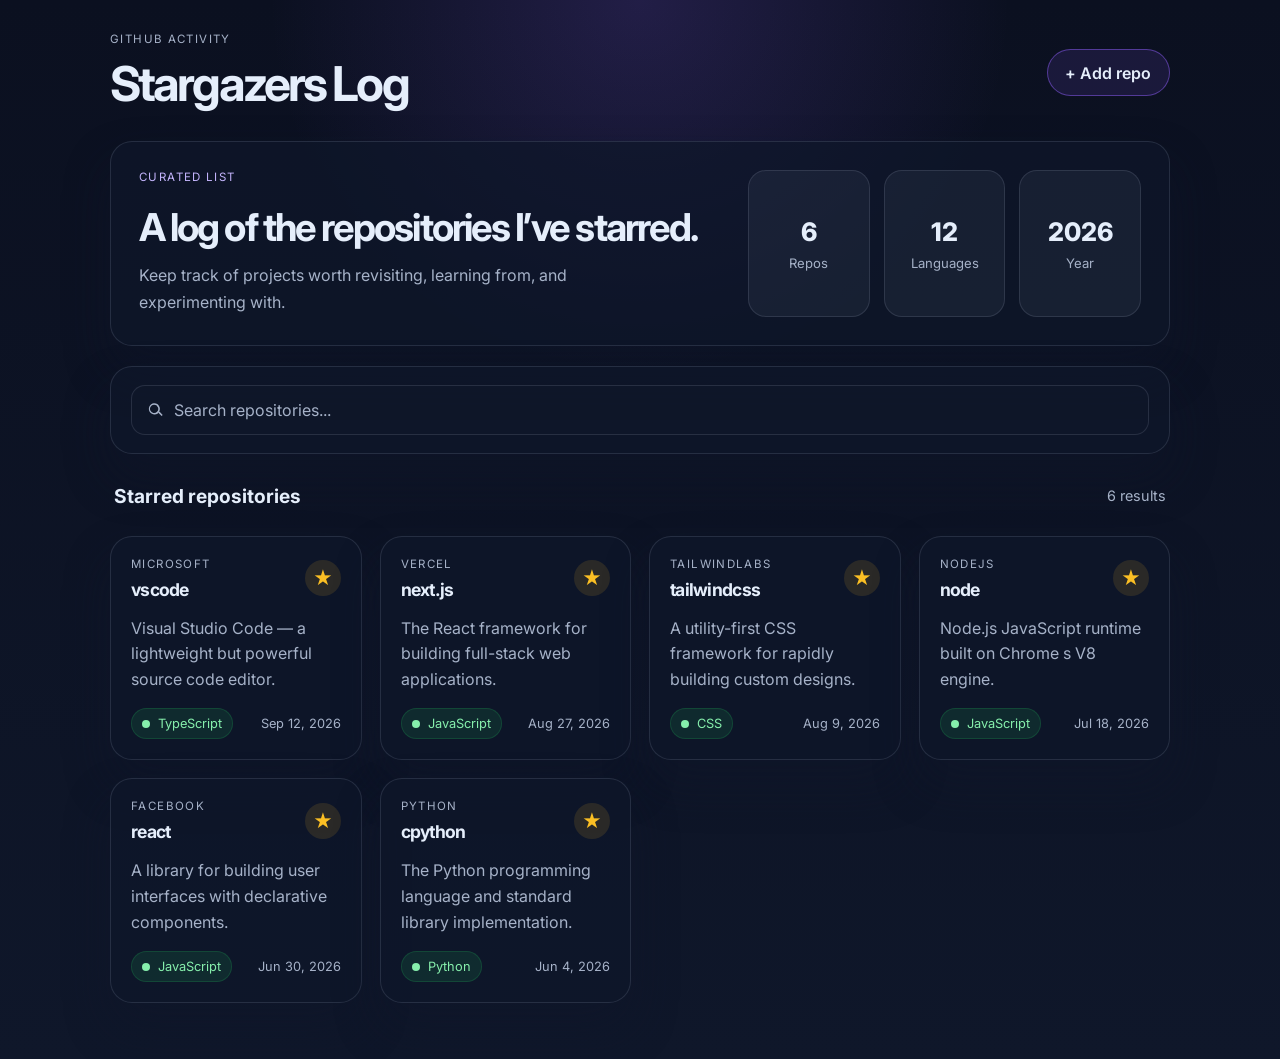
==== docs/index.html @ d4b4ac5e "Prepare the project for GitHub Pages by adding a docs/ deployment copy of the site." ====
<!DOCTYPE html>
<html lang="en">
  <head>
    <meta charset="UTF-8" />
    <meta name="viewport" content="width=device-width, initial-scale=1.0" />
    <title>Stargazers Log</title>
    <meta
      name="description"
      content="A simple log of repositories I've starred."
    />
    <link rel="preconnect" href="https://fonts.googleapis.com" />
    <link rel="preconnect" href="https://fonts.gstatic.com" crossorigin />
    <link
      href="https://fonts.googleapis.com/css2?family=Inter:wght@400;500;600;700;800&display=swap"
      rel="stylesheet"
    />
    <link rel="stylesheet" href="styles.css" />
  </head>
  <body>
    <div class="page-shell">
      <header class="topbar">
        <div>
          <p class="eyebrow">GitHub activity</p>
          <h1>Stargazers Log</h1>
        </div>
        <button class="primary-btn" type="button">+ Add repo</button>
      </header>

      <main class="content">
        <section class="hero card">
          <div class="hero-copy">
            <p class="tag">Curated list</p>
            <h2>A log of the repositories I’ve starred.</h2>
            <p>
              Keep track of projects worth revisiting, learning from, and
              experimenting with.
            </p>
          </div>
          <div class="stats" aria-label="Starred repositories summary">
            <div class="stat-box">
              <span class="stat-value" id="repo-count">0</span>
              <span class="stat-label">Repos</span>
            </div>
            <div class="stat-box">
              <span class="stat-value">12</span>
              <span class="stat-label">Languages</span>
            </div>
            <div class="stat-box">
              <span class="stat-value">2026</span>
              <span class="stat-label">Year</span>
            </div>
          </div>
        </section>

        <section class="toolbar card">
          <label class="search-wrap" for="repo-search">
            <span class="sr-only">Search repositories</span>
            <svg viewBox="0 0 24 24" aria-hidden="true">
              <path
                d="M10.5 3a7.5 7.5 0 015.94 12.56l4.39 4.39 1.41-1.41-4.39-4.39A7.5 7.5 0 1110.5 3zm0 2a5.5 5.5 0 104.2 9.4 5.5 5.5 0 00-4.2-9.4z"
              />
            </svg>
            <input
              id="repo-search"
              type="search"
              placeholder="Search repositories..."
              aria-label="Search repositories"
            />
          </label>
        </section>

        <section class="list-header">
          <h3>Starred repositories</h3>
          <span id="results-label">0 results</span>
        </section>

        <section id="repo-list" class="repo-list" aria-live="polite"></section>
      </main>
    </div>

    <template id="repo-card-template">
      <article class="repo-card card">
        <div class="repo-topline">
          <div>
            <p class="repo-owner"></p>
            <h4 class="repo-name"></h4>
          </div>
          <span class="star-badge">★</span>
        </div>

        <p class="repo-description"></p>

        <div class="repo-meta">
          <span class="language-pill">
            <span class="language-dot"></span>
            <span class="language-name"></span>
          </span>
          <span class="repo-date"></span>
        </div>
      </article>
    </template>

    <script src="script.js"></script>
  </body>
</html>
---- docs/styles.css ----
:root {
  --bg: #0b1020;
  --bg-soft: #121a2d;
  --card: rgba(17, 24, 39, 0.9);
  --card-border: rgba(148, 163, 184, 0.18);
  --text: #e5eefb;
  --muted: #a6b2c8;
  --highlight: #8b5cf6;
  --highlight-soft: rgba(139, 92, 246, 0.12);
  --accent: #22c55e;
  --shadow: 0 24px 45px rgba(15, 23, 42, 0.45);
}

* {
  box-sizing: border-box;
}

html {
  scroll-behavior: smooth;
}

body {
  margin: 0;
  font-family: "Inter", sans-serif;
  background:
    radial-gradient(circle at top, rgba(139, 92, 246, 0.18), transparent 30%),
    linear-gradient(180deg, #0b1020 0%, #0f172a 100%);
  color: var(--text);
}

button,
input {
  font: inherit;
}

.page-shell {
  max-width: 1100px;
  margin: 0 auto;
  padding: 32px 20px 56px;
}

.topbar,
.list-header,
.repo-topline,
.repo-meta {
  display: flex;
  align-items: center;
  justify-content: space-between;
}

.topbar {
  margin-bottom: 28px;
}

.eyebrow,
.tag,
.repo-owner {
  text-transform: uppercase;
  letter-spacing: 0.12em;
  color: var(--muted);
  font-size: 0.72rem;
  margin: 0 0 8px;
}

h1,
h2,
h3,
h4,
p {
  margin: 0;
}

h1 {
  font-size: clamp(2rem, 4vw, 3rem);
  letter-spacing: -0.06em;
}

.primary-btn {
  border: 1px solid rgba(139, 92, 246, 0.5);
  background: var(--highlight-soft);
  color: var(--text);
  border-radius: 999px;
  padding: 0.8rem 1.1rem;
  font-weight: 600;
  cursor: pointer;
  transition: transform 0.2s ease, border-color 0.2s ease;
}

.primary-btn:hover {
  transform: translateY(-1px);
  border-color: rgba(139, 92, 246, 0.9);
}

.content {
  display: grid;
  gap: 20px;
}

.card {
  background: rgba(15, 23, 42, 0.72);
  border: 1px solid var(--card-border);
  border-radius: 22px;
  box-shadow: var(--shadow);
}

.hero {
  display: grid;
  grid-template-columns: 1.5fr 1fr;
  gap: 20px;
  padding: 28px;
}

.hero-copy {
  display: grid;
  gap: 14px;
}

.tag {
  color: #c4b5fd;
}

.hero-copy h2 {
  font-size: clamp(1.9rem, 3vw, 3rem);
  line-height: 1.1;
  letter-spacing: -0.05em;
}

.hero-copy p:last-child {
  color: var(--muted);
  max-width: 52ch;
  line-height: 1.7;
}

.stats {
  display: grid;
  grid-template-columns: repeat(3, minmax(0, 1fr));
  gap: 14px;
  align-self: stretch;
}

.stat-box {
  background: rgba(148, 163, 184, 0.08);
  border: 1px solid var(--card-border);
  border-radius: 18px;
  padding: 18px 14px;
  display: flex;
  flex-direction: column;
  justify-content: center;
  align-items: center;
  gap: 8px;
}

.stat-value {
  font-size: clamp(1.3rem, 2vw, 2rem);
  font-weight: 800;
}

.stat-label {
  color: var(--muted);
  font-size: 0.82rem;
}

.toolbar {
  padding: 18px 20px;
}

.search-wrap {
  display: flex;
  align-items: center;
  gap: 10px;
  background: rgba(15, 23, 42, 0.8);
  border: 1px solid var(--card-border);
  border-radius: 14px;
  padding: 0 14px;
}

.search-wrap svg {
  width: 18px;
  height: 18px;
  fill: var(--muted);
}

.search-wrap input {
  flex: 1;
  background: transparent;
  border: 0;
  color: var(--text);
  padding: 14px 0;
  outline: none;
}

.search-wrap input::placeholder {
  color: var(--muted);
}

.list-header {
  padding: 0 4px;
  margin-top: 10px;
}

.list-header h3 {
  font-size: 1.2rem;
}

#results-label {
  color: var(--muted);
  font-size: 0.9rem;
}

.repo-list {
  display: grid;
  grid-template-columns: repeat(auto-fit, minmax(240px, 1fr));
  gap: 18px;
  margin-top: 8px;
}

.repo-card {
  padding: 20px;
  display: grid;
  gap: 16px;
}

.repo-name {
  font-size: 1.1rem;
  letter-spacing: -0.04em;
}

.star-badge {
  display: inline-flex;
  align-items: center;
  justify-content: center;
  width: 36px;
  height: 36px;
  border-radius: 50%;
  background: rgba(251, 191, 36, 0.12);
  color: #fbbf24;
  font-size: 1.2rem;
}

.repo-description {
  color: var(--muted);
  line-height: 1.6;
  min-height: 52px;
}

.repo-meta {
  gap: 12px;
  flex-wrap: wrap;
}

.language-pill {
  display: inline-flex;
  align-items: center;
  gap: 8px;
  background: rgba(34, 197, 94, 0.12);
  color: #86efac;
  border: 1px solid rgba(34, 197, 94, 0.18);
  border-radius: 999px;
  padding: 7px 10px;
  font-size: 0.8rem;
}

.language-dot {
  width: 8px;
  height: 8px;
  border-radius: 50%;
  background: currentColor;
}

.repo-date {
  color: var(--muted);
  font-size: 0.8rem;
}

.sr-only {
  position: absolute;
  width: 1px;
  height: 1px;
  padding: 0;
  margin: -1px;
  overflow: hidden;
  clip: rect(0, 0, 0, 0);
  white-space: nowrap;
  border: 0;
}

@media (max-width: 760px) {
  .hero {
    grid-template-columns: 1fr;
  }

  .topbar,
  .list-header {
    align-items: flex-start;
    flex-direction: column;
    gap: 14px;
  }
}
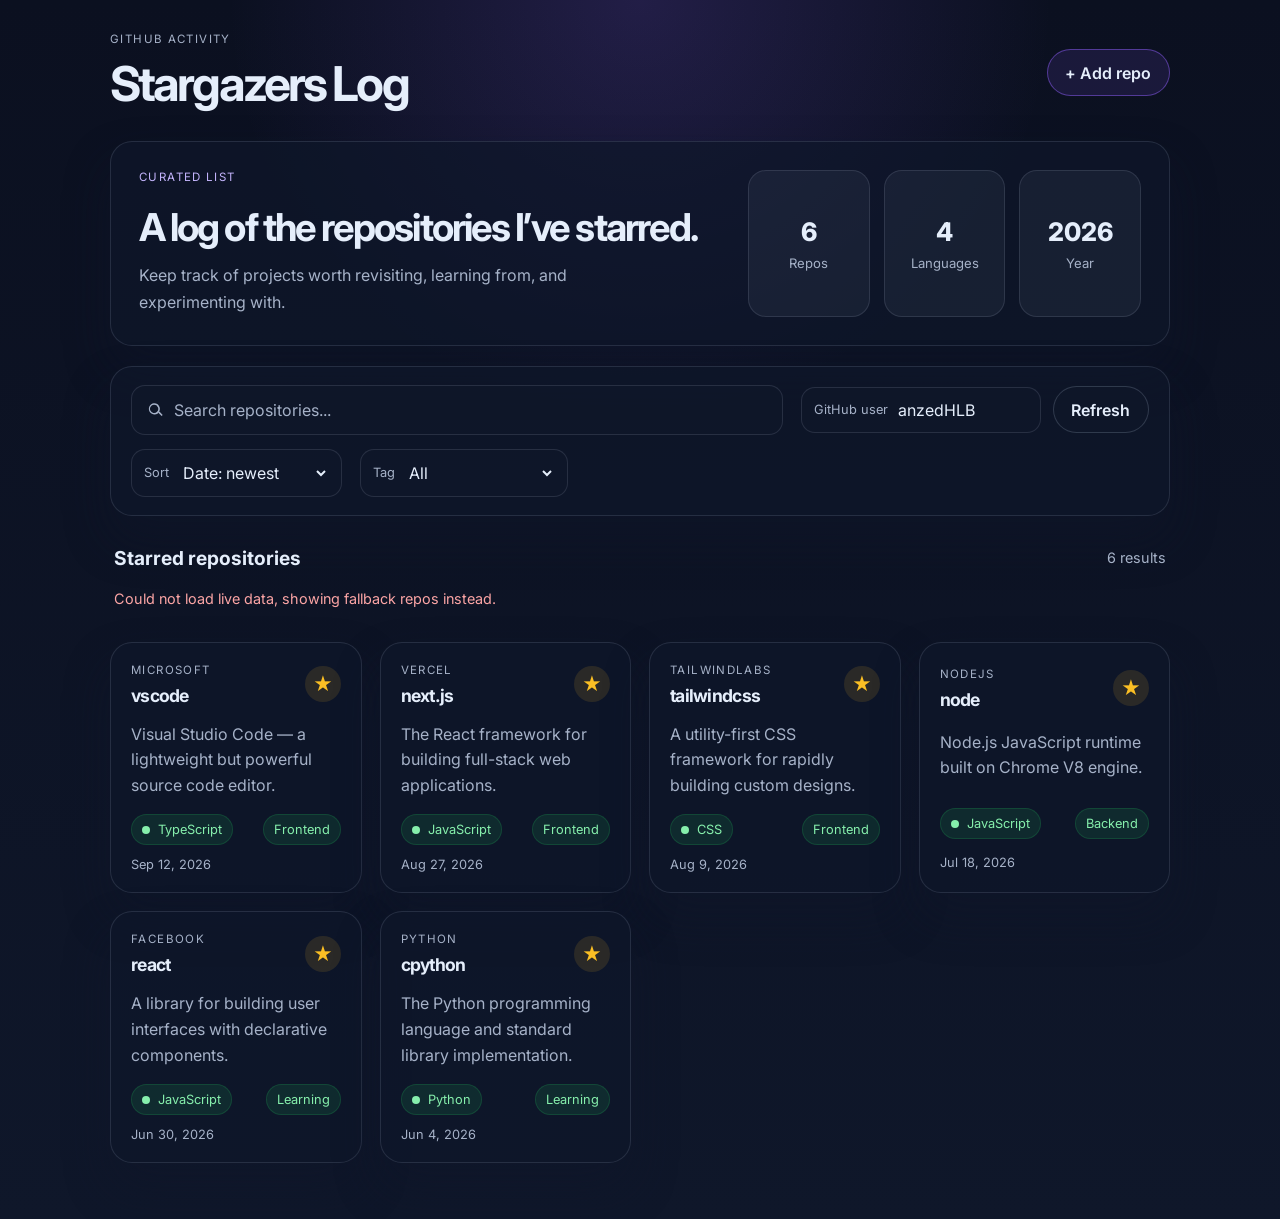
==== commit 7faae06b: "Add sorting and tag filtering to the starred repositories dashboard. This improves organization and " ====
--- a/docs/index.html
+++ b/docs/index.html
@@ -23,7 +23,7 @@
           <p class="eyebrow">GitHub activity</p>
           <h1>Stargazers Log</h1>
         </div>
-        <button class="primary-btn" type="button">+ Add repo</button>
+        <button class="primary-btn" id="open-add-modal" type="button">+ Add repo</button>
       </header>
 
       <main class="content">
@@ -42,31 +42,66 @@
               <span class="stat-label">Repos</span>
             </div>
             <div class="stat-box">
-              <span class="stat-value">12</span>
+              <span class="stat-value" id="language-count">0</span>
               <span class="stat-label">Languages</span>
             </div>
             <div class="stat-box">
-              <span class="stat-value">2026</span>
+              <span class="stat-value" id="year-label">2026</span>
               <span class="stat-label">Year</span>
             </div>
           </div>
         </section>
 
         <section class="toolbar card">
-          <label class="search-wrap" for="repo-search">
-            <span class="sr-only">Search repositories</span>
-            <svg viewBox="0 0 24 24" aria-hidden="true">
-              <path
-                d="M10.5 3a7.5 7.5 0 015.94 12.56l4.39 4.39 1.41-1.41-4.39-4.39A7.5 7.5 0 1110.5 3zm0 2a5.5 5.5 0 104.2 9.4 5.5 5.5 0 00-4.2-9.4z"
+          <div class="toolbar-row">
+            <label class="search-wrap" for="repo-search">
+              <span class="sr-only">Search repositories</span>
+              <svg viewBox="0 0 24 24" aria-hidden="true">
+                <path
+                  d="M10.5 3a7.5 7.5 0 015.94 12.56l4.39 4.39 1.41-1.41-4.39-4.39A7.5 7.5 0 1110.5 3zm0 2a5.5 5.5 0 104.2 9.4 5.5 5.5 0 00-4.2-9.4z"
+                />
+              </svg>
+              <input
+                id="repo-search"
+                type="search"
+                placeholder="Search repositories..."
+                aria-label="Search repositories"
               />
-            </svg>
-            <input
-              id="repo-search"
-              type="search"
-              placeholder="Search repositories..."
-              aria-label="Search repositories"
-            />
-          </label>
+            </label>
+
+            <div class="toolbar-actions">
+              <label class="username-field" for="github-username">
+                <span>GitHub user</span>
+                <input id="github-username" type="text" value="anzedHLB" />
+              </label>
+              <button class="secondary-btn" id="refresh-repos" type="button">Refresh</button>
+            </div>
+          </div>
+
+          <div class="toolbar-row secondary-row">
+            <div class="sort-group" aria-label="Sorting options">
+              <span class="sort-label">Sort</span>
+              <select id="sort-select">
+                <option value="date-desc">Date: newest</option>
+                <option value="date-asc">Date: oldest</option>
+                <option value="name-asc">Name: A-Z</option>
+                <option value="name-desc">Name: Z-A</option>
+                <option value="language-asc">Language: A-Z</option>
+              </select>
+            </div>
+
+            <div class="tag-group" aria-label="Filter by tag">
+              <span class="sort-label">Tag</span>
+              <select id="tag-filter">
+                <option value="all">All</option>
+                <option value="frontend">Frontend</option>
+                <option value="backend">Backend</option>
+                <option value="learning">Learning</option>
+                <option value="tools">Tools</option>
+                <option value="database">Database</option>
+              </select>
+            </div>
+          </div>
         </section>
 
         <section class="list-header">
@@ -74,8 +109,60 @@
           <span id="results-label">0 results</span>
         </section>
 
+        <div id="status-message" class="status-message" aria-live="polite"></div>
+
         <section id="repo-list" class="repo-list" aria-live="polite"></section>
       </main>
+    </div>
+
+    <div class="modal hidden" id="add-repo-modal" aria-hidden="true">
+      <div class="modal-backdrop" data-close="true"></div>
+      <div class="modal-card" role="dialog" aria-modal="true" aria-labelledby="modal-title">
+        <div class="modal-header">
+          <h3 id="modal-title">Add repository</h3>
+          <button class="close-btn" id="close-add-modal" type="button" aria-label="Close">×</button>
+        </div>
+
+        <form id="repo-form">
+          <div class="form-grid">
+            <label>
+              <span>Owner</span>
+              <input type="text" name="owner" placeholder="microsoft" required />
+            </label>
+            <label>
+              <span>Repository</span>
+              <input type="text" name="name" placeholder="vscode" required />
+            </label>
+            <label class="full-width">
+              <span>Description</span>
+              <textarea name="description" rows="3" placeholder="Short description..."></textarea>
+            </label>
+            <label>
+              <span>Language</span>
+              <input type="text" name="language" placeholder="TypeScript" />
+            </label>
+            <label>
+              <span>Date</span>
+              <input type="date" name="date" />
+            </label>
+            <label class="full-width">
+              <span>Category</span>
+              <select name="tag">
+                <option value="frontend">Frontend</option>
+                <option value="backend">Backend</option>
+                <option value="learning">Learning</option>
+                <option value="tools">Tools</option>
+                <option value="database">Database</option>
+              </select>
+            </label>
+          </div>
+
+          <div class="modal-actions">
+            <button class="secondary-btn" type="button" id="cancel-add-repo">Cancel</button>
+            <button class="primary-btn" type="submit">Save repo</button>
+          </div>
+        </form>
+      </div>
     </div>
 
     <template id="repo-card-template">
@@ -95,6 +182,7 @@
             <span class="language-dot"></span>
             <span class="language-name"></span>
           </span>
+          <span class="repo-tag"></span>
           <span class="repo-date"></span>
         </div>
       </article>
--- a/docs/styles.css
+++ b/docs/styles.css
@@ -8,6 +8,7 @@
   --highlight: #8b5cf6;
   --highlight-soft: rgba(139, 92, 246, 0.12);
   --accent: #22c55e;
+  --warning: #fbbf24;
   --shadow: 0 24px 45px rgba(15, 23, 42, 0.45);
 }
 
@@ -29,8 +30,14 @@
 }
 
 button,
-input {
+input,
+textarea,
+select {
   font: inherit;
+}
+
+button {
+  cursor: pointer;
 }
 
 .page-shell {
@@ -42,7 +49,9 @@
 .topbar,
 .list-header,
 .repo-topline,
-.repo-meta {
+.repo-meta,
+.toolbar-row,
+.modal-actions {
   display: flex;
   align-items: center;
   justify-content: space-between;
@@ -75,20 +84,29 @@
   letter-spacing: -0.06em;
 }
 
+.primary-btn,
+.secondary-btn {
+  border-radius: 999px;
+  padding: 0.8rem 1.1rem;
+  font-weight: 600;
+  transition: transform 0.2s ease, border-color 0.2s ease;
+}
+
 .primary-btn {
   border: 1px solid rgba(139, 92, 246, 0.5);
   background: var(--highlight-soft);
   color: var(--text);
-  border-radius: 999px;
-  padding: 0.8rem 1.1rem;
-  font-weight: 600;
-  cursor: pointer;
-  transition: transform 0.2s ease, border-color 0.2s ease;
-}
-
-.primary-btn:hover {
+}
+
+.secondary-btn {
+  border: 1px solid rgba(148, 163, 184, 0.25);
+  background: rgba(15, 23, 42, 0.8);
+  color: var(--text);
+}
+
+.primary-btn:hover,
+.secondary-btn:hover {
   transform: translateY(-1px);
-  border-color: rgba(139, 92, 246, 0.9);
 }
 
 .content {
@@ -162,6 +180,17 @@
 
 .toolbar {
   padding: 18px 20px;
+  display: grid;
+  gap: 14px;
+}
+
+.toolbar-row {
+  gap: 18px;
+  flex-wrap: wrap;
+}
+
+.secondary-row {
+  justify-content: flex-start;
 }
 
 .search-wrap {
@@ -172,6 +201,8 @@
   border: 1px solid var(--card-border);
   border-radius: 14px;
   padding: 0 14px;
+  flex: 1;
+  min-width: 240px;
 }
 
 .search-wrap svg {
@@ -180,7 +211,13 @@
   fill: var(--muted);
 }
 
-.search-wrap input {
+.search-wrap input,
+.username-field input,
+.form-grid input,
+.form-grid textarea,
+.form-grid select,
+.sort-group select,
+.tag-group select {
   flex: 1;
   background: transparent;
   border: 0;
@@ -189,8 +226,59 @@
   outline: none;
 }
 
-.search-wrap input::placeholder {
-  color: var(--muted);
+.search-wrap input::placeholder,
+.username-field input::placeholder,
+.form-grid input::placeholder,
+.form-grid textarea::placeholder {
+  color: var(--muted);
+}
+
+.toolbar-actions {
+  display: flex;
+  align-items: center;
+  gap: 12px;
+  flex-wrap: wrap;
+}
+
+.username-field {
+  display: flex;
+  align-items: center;
+  gap: 10px;
+  background: rgba(15, 23, 42, 0.8);
+  border: 1px solid var(--card-border);
+  border-radius: 14px;
+  padding: 0 12px;
+}
+
+.username-field span,
+.sort-label {
+  color: var(--muted);
+  font-size: 0.8rem;
+}
+
+.username-field input {
+  width: 130px;
+  padding: 12px 0;
+}
+
+.sort-group,
+.tag-group {
+  display: inline-flex;
+  align-items: center;
+  gap: 10px;
+  background: rgba(15, 23, 42, 0.8);
+  border: 1px solid var(--card-border);
+  border-radius: 14px;
+  padding: 0 12px;
+}
+
+.sort-group select,
+.tag-group select {
+  min-width: 150px;
+  padding: 12px 0;
+  border: 0;
+  background: transparent;
+  color: var(--text);
 }
 
 .list-header {
@@ -205,6 +293,13 @@
 #results-label {
   color: var(--muted);
   font-size: 0.9rem;
+}
+
+.status-message {
+  min-height: 24px;
+  color: var(--muted);
+  font-size: 0.9rem;
+  padding: 0 4px;
 }
 
 .repo-list {
@@ -248,7 +343,8 @@
   flex-wrap: wrap;
 }
 
-.language-pill {
+.language-pill,
+.repo-tag {
   display: inline-flex;
   align-items: center;
   gap: 8px;
@@ -258,6 +354,7 @@
   border-radius: 999px;
   padding: 7px 10px;
   font-size: 0.8rem;
+  text-transform: capitalize;
 }
 
 .language-dot {
@@ -270,6 +367,83 @@
 .repo-date {
   color: var(--muted);
   font-size: 0.8rem;
+}
+
+.modal {
+  position: fixed;
+  inset: 0;
+  display: grid;
+  place-items: center;
+  z-index: 1000;
+}
+
+.modal.hidden {
+  display: none;
+}
+
+.modal-backdrop {
+  position: absolute;
+  inset: 0;
+  background: rgba(2, 6, 23, 0.7);
+}
+
+.modal-card {
+  position: relative;
+  width: min(540px, calc(100vw - 32px));
+  background: #0f172a;
+  border: 1px solid var(--card-border);
+  border-radius: 22px;
+  padding: 24px;
+  box-shadow: var(--shadow);
+}
+
+.modal-header {
+  display: flex;
+  align-items: center;
+  justify-content: space-between;
+  margin-bottom: 18px;
+}
+
+.close-btn {
+  width: 36px;
+  height: 36px;
+  border-radius: 50%;
+  border: 1px solid var(--card-border);
+  background: transparent;
+  color: var(--text);
+  font-size: 1.5rem;
+}
+
+.form-grid {
+  display: grid;
+  grid-template-columns: repeat(2, minmax(0, 1fr));
+  gap: 14px;
+}
+
+.form-grid label {
+  display: grid;
+  gap: 8px;
+  color: var(--muted);
+  font-size: 0.82rem;
+}
+
+.form-grid input,
+.form-grid textarea,
+.form-grid select {
+  background: rgba(15, 23, 42, 0.8);
+  border: 1px solid var(--card-border);
+  border-radius: 12px;
+  padding: 12px 14px;
+  color: var(--text);
+}
+
+.full-width {
+  grid-column: 1 / -1;
+}
+
+.modal-actions {
+  margin-top: 24px;
+  gap: 12px;
 }
 
 .sr-only {
@@ -290,9 +464,16 @@
   }
 
   .topbar,
-  .list-header {
+  .list-header,
+  .toolbar-row,
+  .toolbar-actions,
+  .modal-actions {
     align-items: flex-start;
     flex-direction: column;
     gap: 14px;
   }
-}
+
+  .form-grid {
+    grid-template-columns: 1fr;
+  }
+}
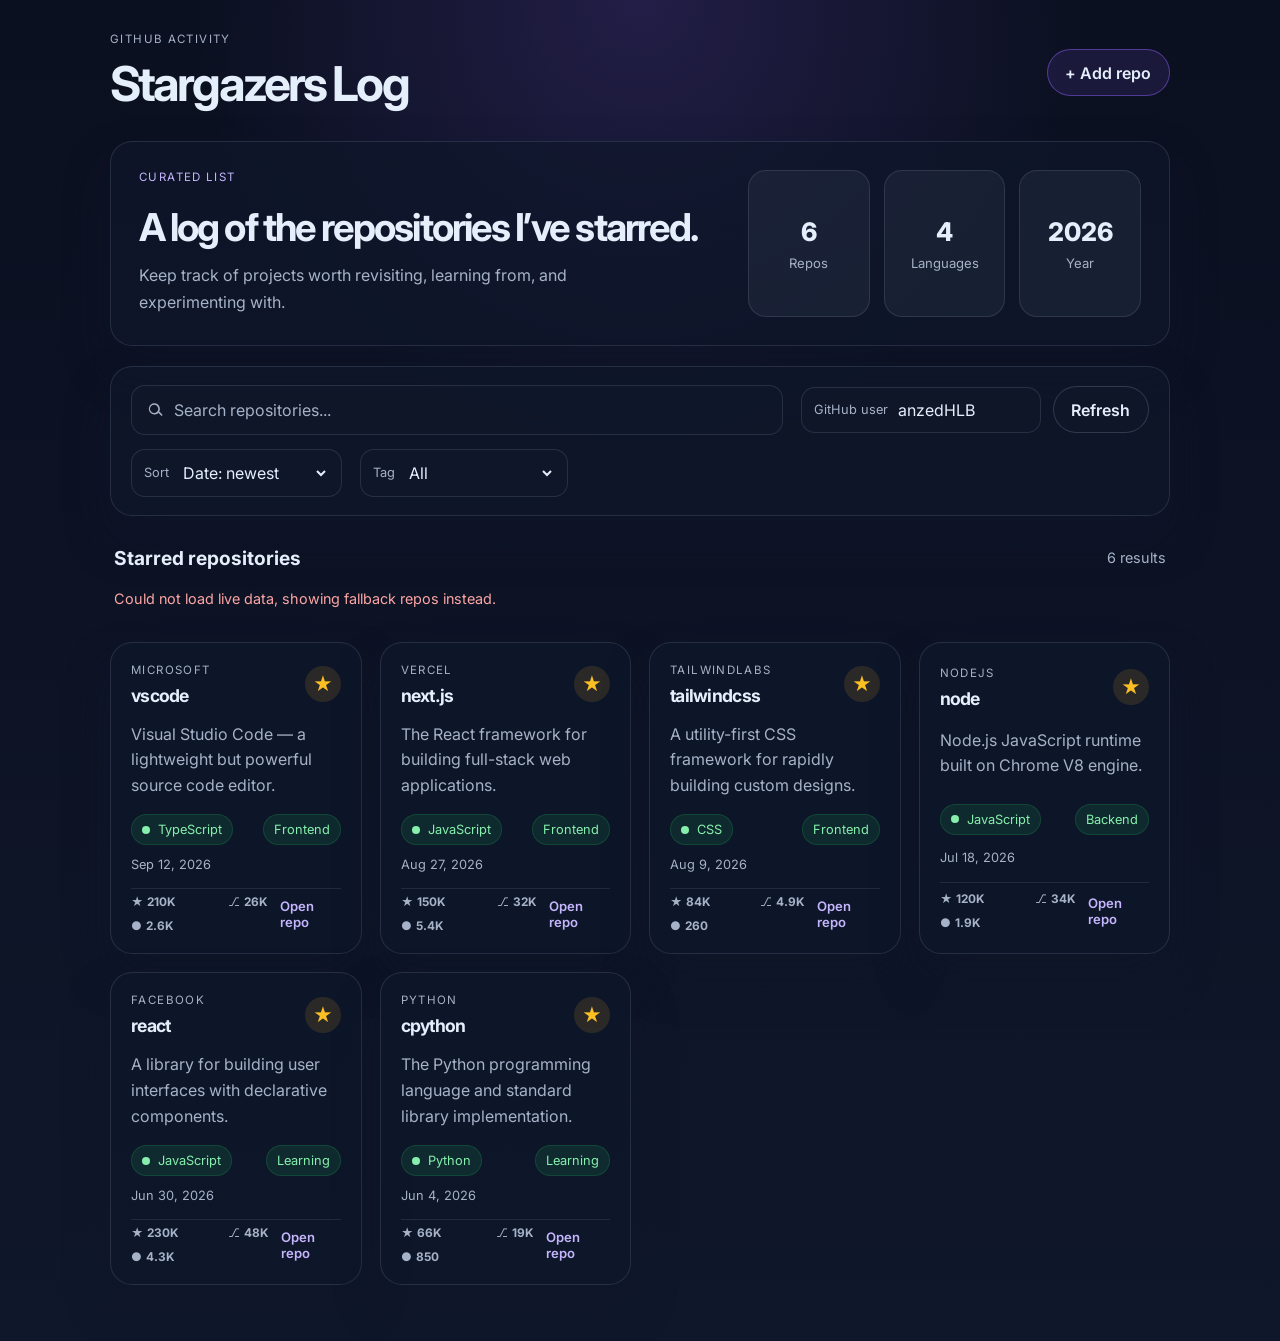
==== commit 6e24d7a7: "Add GitHub repo metadata and Open repo links to each starred repository card for a more complete das" ====
--- a/docs/index.html
+++ b/docs/index.html
@@ -185,6 +185,15 @@
           <span class="repo-tag"></span>
           <span class="repo-date"></span>
         </div>
+
+        <div class="repo-footer">
+          <div class="repo-stats">
+            <span class="repo-stat">★ <strong class="repo-stars">0</strong></span>
+            <span class="repo-stat">⎇ <strong class="repo-forks">0</strong></span>
+            <span class="repo-stat">● <strong class="repo-issues">0</strong></span>
+          </div>
+          <a class="repo-link" href="#" target="_blank" rel="noreferrer">Open repo</a>
+        </div>
       </article>
     </template>
 
--- a/docs/styles.css
+++ b/docs/styles.css
@@ -51,7 +51,9 @@
 .repo-topline,
 .repo-meta,
 .toolbar-row,
-.modal-actions {
+.modal-actions,
+.repo-footer,
+.repo-stats {
   display: flex;
   align-items: center;
   justify-content: space-between;
@@ -369,6 +371,32 @@
   font-size: 0.8rem;
 }
 
+.repo-footer {
+  gap: 12px;
+  padding-top: 6px;
+  border-top: 1px solid rgba(148, 163, 184, 0.15);
+}
+
+.repo-stats {
+  gap: 10px;
+  flex-wrap: wrap;
+  color: var(--muted);
+  font-size: 0.74rem;
+}
+
+.repo-stat {
+  display: inline-flex;
+  align-items: center;
+  gap: 4px;
+}
+
+.repo-link {
+  text-decoration: none;
+  color: #c4b5fd;
+  font-weight: 600;
+  font-size: 0.82rem;
+}
+
 .modal {
   position: fixed;
   inset: 0;
@@ -467,7 +495,8 @@
   .list-header,
   .toolbar-row,
   .toolbar-actions,
-  .modal-actions {
+  .modal-actions,
+  .repo-footer {
     align-items: flex-start;
     flex-direction: column;
     gap: 14px;
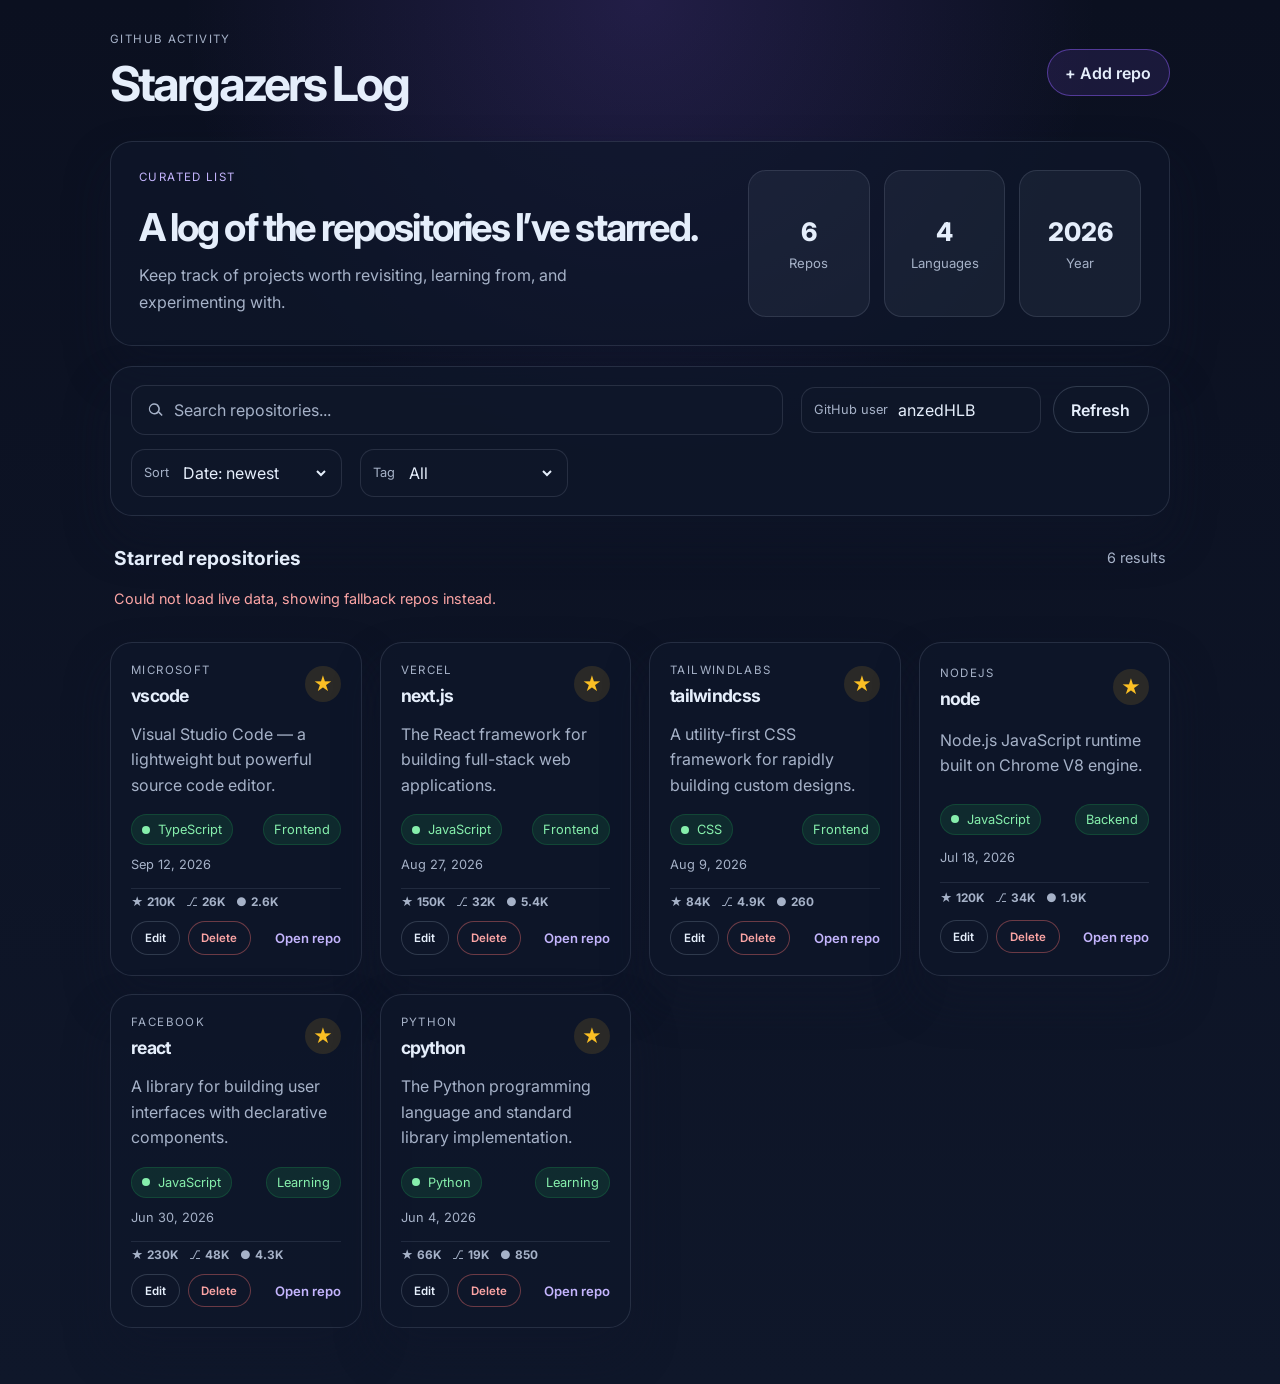
==== commit 5b3b7d74: "Add edit and delete controls to each repo card so users can manage their saved list without re-enter" ====
--- a/docs/index.html
+++ b/docs/index.html
@@ -159,7 +159,7 @@
 
           <div class="modal-actions">
             <button class="secondary-btn" type="button" id="cancel-add-repo">Cancel</button>
-            <button class="primary-btn" type="submit">Save repo</button>
+            <button class="primary-btn" type="submit" id="repo-form-submit">Save repo</button>
           </div>
         </form>
       </div>
@@ -192,6 +192,12 @@
             <span class="repo-stat">⎇ <strong class="repo-forks">0</strong></span>
             <span class="repo-stat">● <strong class="repo-issues">0</strong></span>
           </div>
+
+          <div class="repo-actions">
+            <button class="mini-btn edit-btn" type="button" data-action="edit">Edit</button>
+            <button class="mini-btn delete-btn" type="button" data-action="delete">Delete</button>
+          </div>
+
           <a class="repo-link" href="#" target="_blank" rel="noreferrer">Open repo</a>
         </div>
       </article>
--- a/docs/styles.css
+++ b/docs/styles.css
@@ -53,7 +53,8 @@
 .toolbar-row,
 .modal-actions,
 .repo-footer,
-.repo-stats {
+.repo-stats,
+.repo-actions {
   display: flex;
   align-items: center;
   justify-content: space-between;
@@ -87,7 +88,8 @@
 }
 
 .primary-btn,
-.secondary-btn {
+.secondary-btn,
+.mini-btn {
   border-radius: 999px;
   padding: 0.8rem 1.1rem;
   font-weight: 600;
@@ -107,7 +109,8 @@
 }
 
 .primary-btn:hover,
-.secondary-btn:hover {
+.secondary-btn:hover,
+.mini-btn:hover {
   transform: translateY(-1px);
 }
 
@@ -375,6 +378,7 @@
   gap: 12px;
   padding-top: 6px;
   border-top: 1px solid rgba(148, 163, 184, 0.15);
+  flex-wrap: wrap;
 }
 
 .repo-stats {
@@ -388,6 +392,24 @@
   display: inline-flex;
   align-items: center;
   gap: 4px;
+}
+
+.repo-actions {
+  gap: 8px;
+  flex-wrap: wrap;
+}
+
+.mini-btn {
+  border: 1px solid rgba(148, 163, 184, 0.25);
+  background: rgba(15, 23, 42, 0.8);
+  color: var(--text);
+  font-size: 0.72rem;
+  padding: 0.55rem 0.8rem;
+}
+
+.delete-btn {
+  border-color: rgba(248, 113, 113, 0.4);
+  color: #fca5a5;
 }
 
 .repo-link {
@@ -395,6 +417,7 @@
   color: #c4b5fd;
   font-weight: 600;
   font-size: 0.82rem;
+  margin-left: auto;
 }
 
 .modal {
@@ -496,12 +519,17 @@
   .toolbar-row,
   .toolbar-actions,
   .modal-actions,
-  .repo-footer {
+  .repo-footer,
+  .repo-actions {
     align-items: flex-start;
     flex-direction: column;
     gap: 14px;
   }
 
+  .repo-link {
+    margin-left: 0;
+  }
+
   .form-grid {
     grid-template-columns: 1fr;
   }
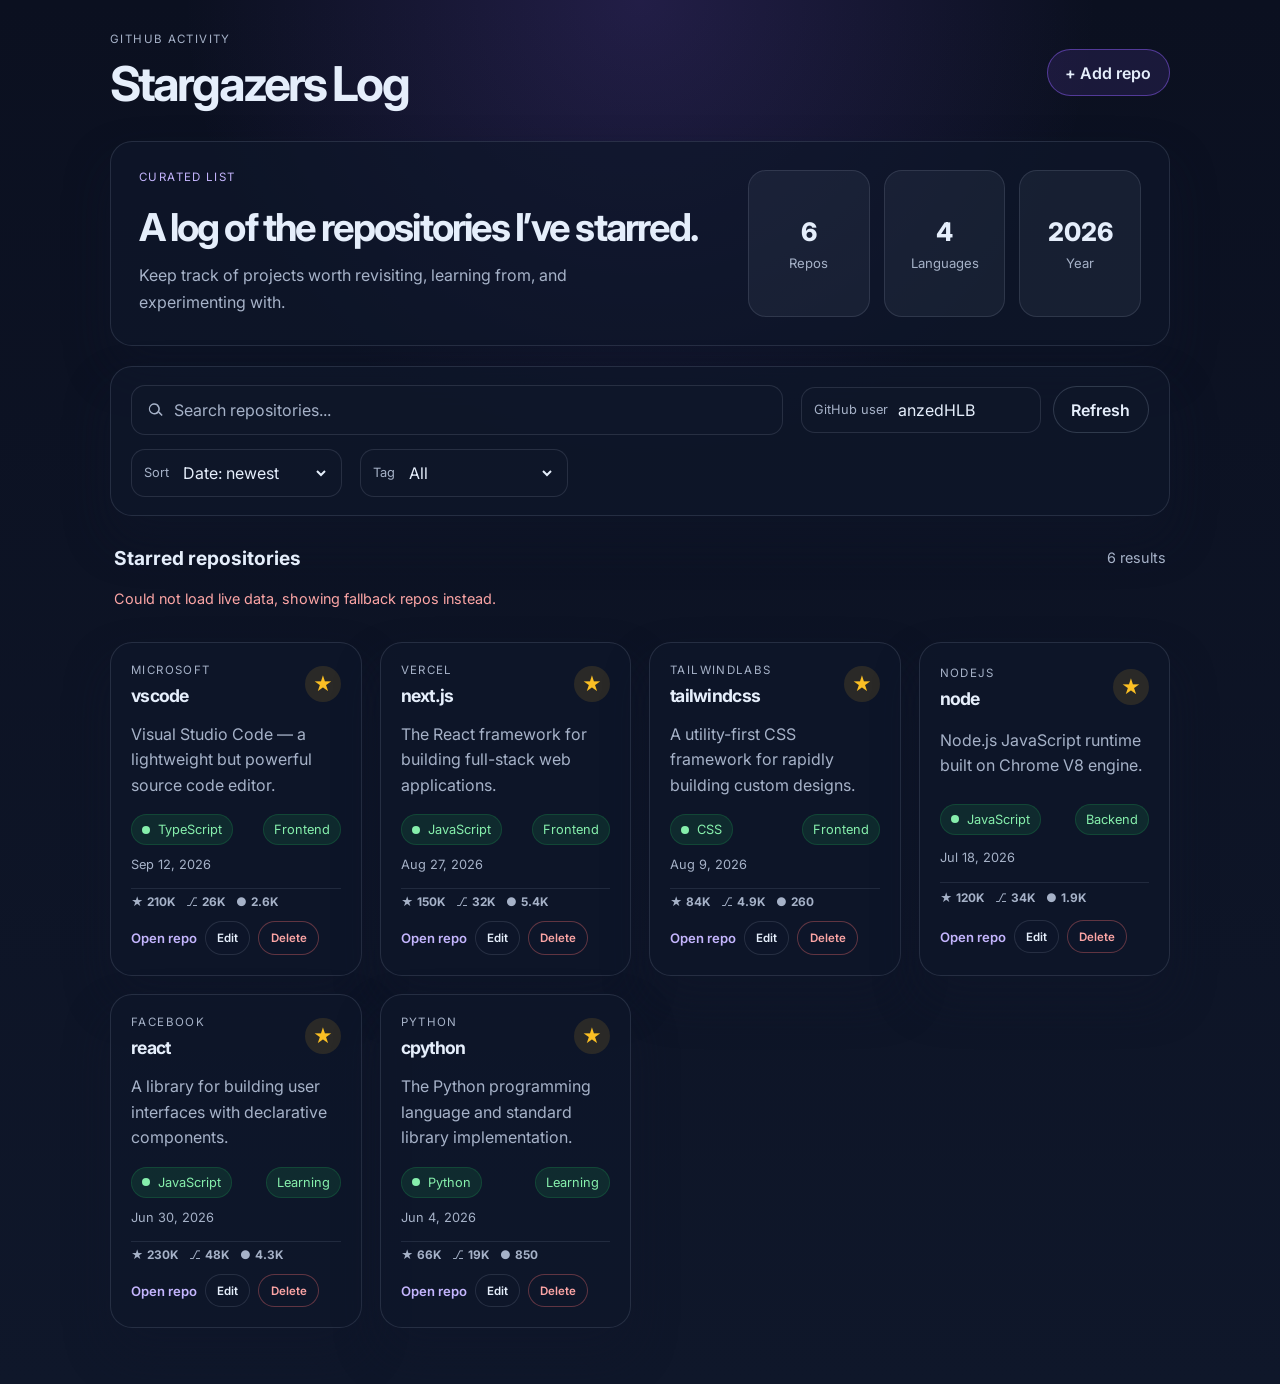
==== commit 87d08ab4: "Add edit and delete controls for each repository card so users can correct mistakes and manage their" ====
--- a/docs/index.html
+++ b/docs/index.html
@@ -159,7 +159,59 @@
 
           <div class="modal-actions">
             <button class="secondary-btn" type="button" id="cancel-add-repo">Cancel</button>
-            <button class="primary-btn" type="submit" id="repo-form-submit">Save repo</button>
+            <button class="primary-btn" type="submit">Save repo</button>
+          </div>
+        </form>
+      </div>
+    </div>
+
+    <div class="modal hidden" id="edit-repo-modal" aria-hidden="true">
+      <div class="modal-backdrop" data-close="true"></div>
+      <div class="modal-card" role="dialog" aria-modal="true" aria-labelledby="edit-modal-title">
+        <div class="modal-header">
+          <h3 id="edit-modal-title">Edit repository</h3>
+          <button class="close-btn" id="close-edit-modal" type="button" aria-label="Close">×</button>
+        </div>
+
+        <form id="edit-repo-form">
+          <input type="hidden" name="repoKey" />
+
+          <div class="form-grid">
+            <label>
+              <span>Owner</span>
+              <input type="text" name="owner" required />
+            </label>
+            <label>
+              <span>Repository</span>
+              <input type="text" name="name" required />
+            </label>
+            <label class="full-width">
+              <span>Description</span>
+              <textarea name="description" rows="3"></textarea>
+            </label>
+            <label>
+              <span>Language</span>
+              <input type="text" name="language" />
+            </label>
+            <label>
+              <span>Date</span>
+              <input type="date" name="date" />
+            </label>
+            <label class="full-width">
+              <span>Category</span>
+              <select name="tag">
+                <option value="frontend">Frontend</option>
+                <option value="backend">Backend</option>
+                <option value="learning">Learning</option>
+                <option value="tools">Tools</option>
+                <option value="database">Database</option>
+              </select>
+            </label>
+          </div>
+
+          <div class="modal-actions">
+            <button class="secondary-btn" type="button" id="cancel-edit-repo">Cancel</button>
+            <button class="primary-btn" type="submit">Update repo</button>
           </div>
         </form>
       </div>
@@ -192,13 +244,11 @@
             <span class="repo-stat">⎇ <strong class="repo-forks">0</strong></span>
             <span class="repo-stat">● <strong class="repo-issues">0</strong></span>
           </div>
-
           <div class="repo-actions">
-            <button class="mini-btn edit-btn" type="button" data-action="edit">Edit</button>
-            <button class="mini-btn delete-btn" type="button" data-action="delete">Delete</button>
-          </div>
-
-          <a class="repo-link" href="#" target="_blank" rel="noreferrer">Open repo</a>
+            <a class="repo-link" href="#" target="_blank" rel="noreferrer">Open repo</a>
+            <button class="mini-btn edit-btn" type="button">Edit</button>
+            <button class="mini-btn delete-btn" type="button">Delete</button>
+          </div>
         </div>
       </article>
     </template>
--- a/docs/styles.css
+++ b/docs/styles.css
@@ -53,8 +53,8 @@
 .toolbar-row,
 .modal-actions,
 .repo-footer,
-.repo-stats,
-.repo-actions {
+.repo-actions,
+.repo-stats {
   display: flex;
   align-items: center;
   justify-content: space-between;
@@ -399,25 +399,24 @@
   flex-wrap: wrap;
 }
 
-.mini-btn {
-  border: 1px solid rgba(148, 163, 184, 0.25);
-  background: rgba(15, 23, 42, 0.8);
-  color: var(--text);
-  font-size: 0.72rem;
-  padding: 0.55rem 0.8rem;
-}
-
-.delete-btn {
-  border-color: rgba(248, 113, 113, 0.4);
-  color: #fca5a5;
-}
-
 .repo-link {
   text-decoration: none;
   color: #c4b5fd;
   font-weight: 600;
   font-size: 0.82rem;
-  margin-left: auto;
+}
+
+.mini-btn {
+  border: 1px solid var(--card-border);
+  background: rgba(15, 23, 42, 0.5);
+  color: var(--text);
+  font-size: 0.72rem;
+  padding: 0.55rem 0.7rem;
+}
+
+.delete-btn {
+  border-color: rgba(248, 113, 113, 0.35);
+  color: #fca5a5;
 }
 
 .modal {
@@ -526,10 +525,6 @@
     gap: 14px;
   }
 
-  .repo-link {
-    margin-left: 0;
-  }
-
   .form-grid {
     grid-template-columns: 1fr;
   }
